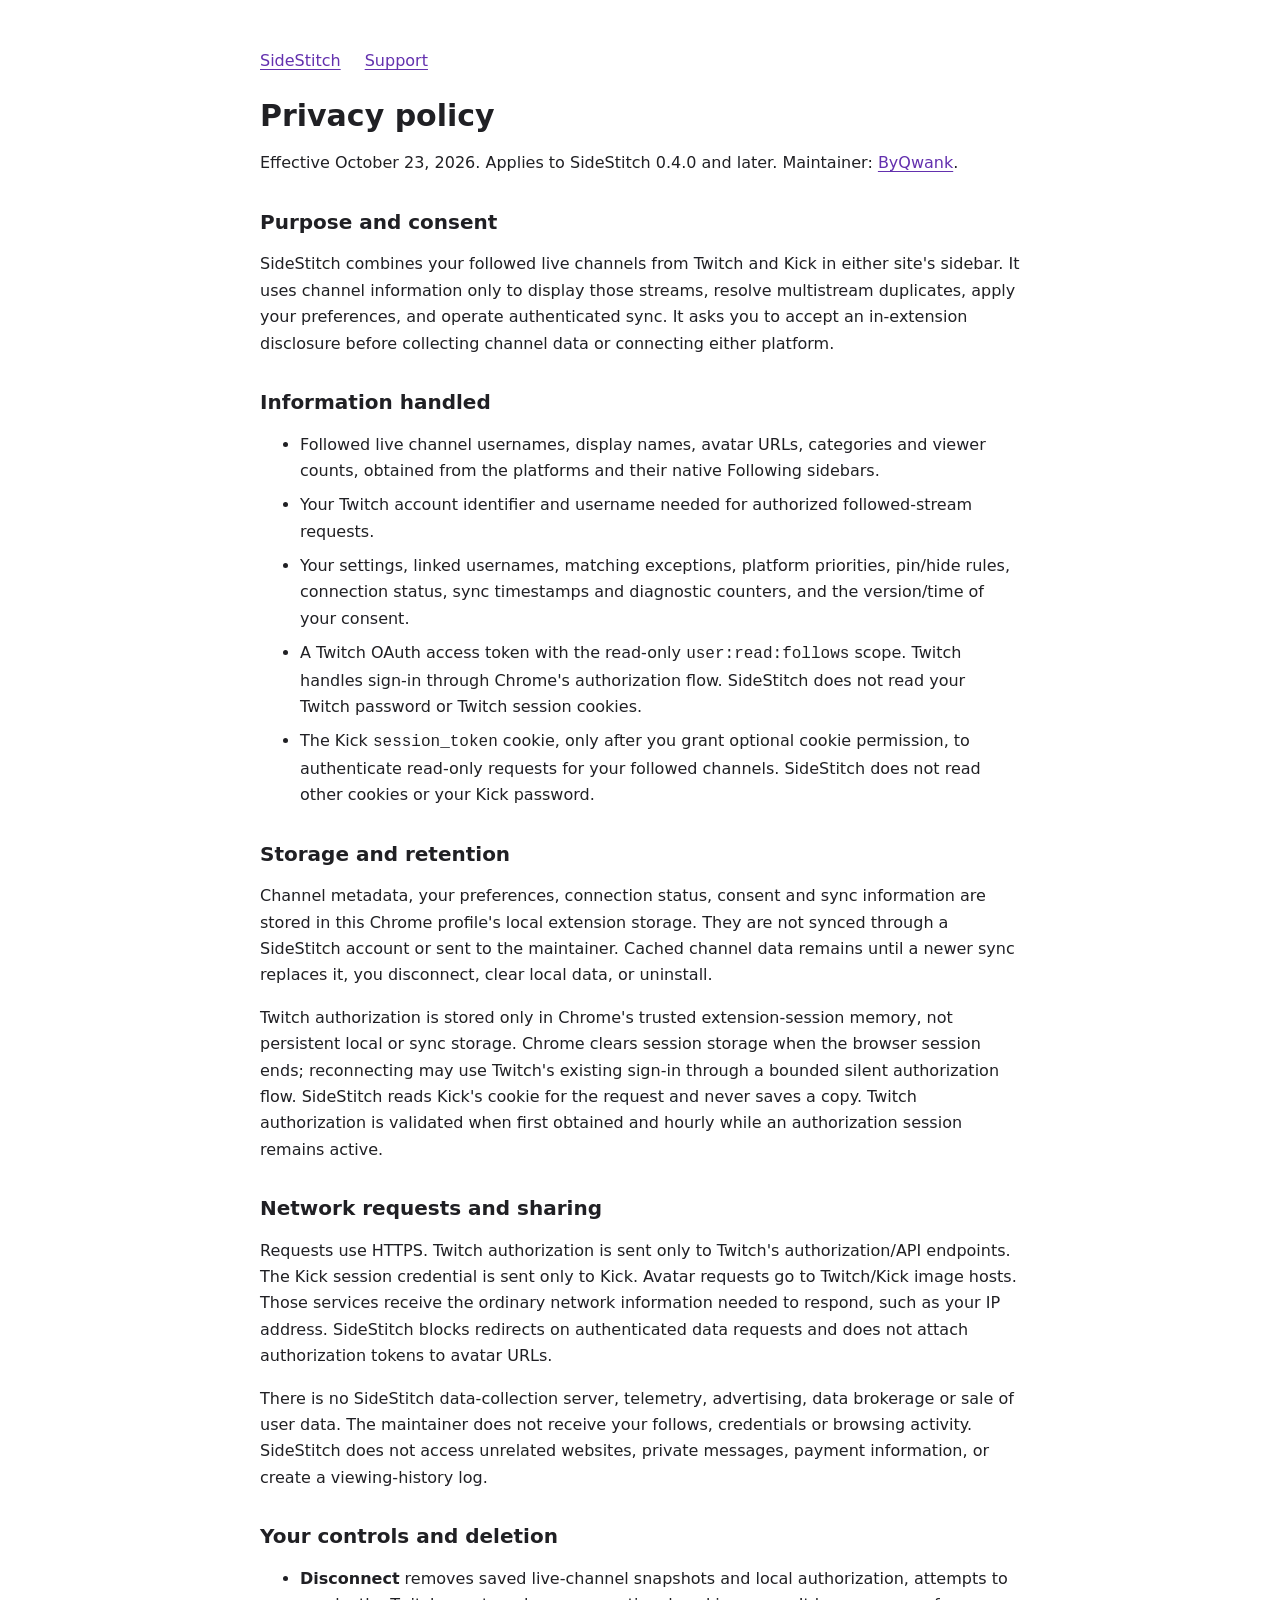
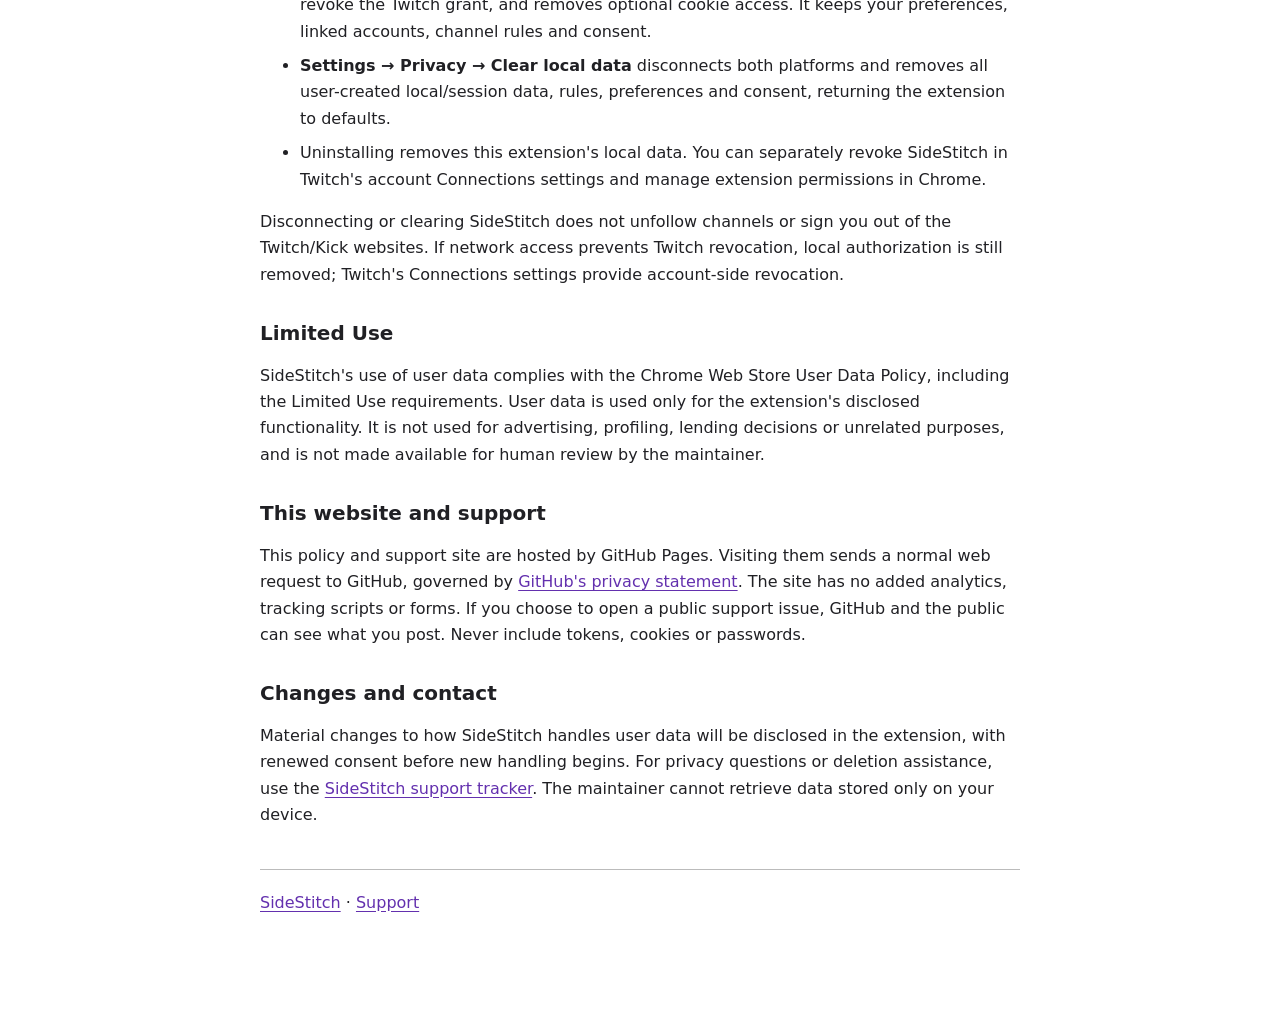
==== privacy.html @ c550e0fa "Publish SideStitch privacy policy and support pages" ====
<!doctype html>
<html lang="en"><head><meta charset="utf-8"><meta name="viewport" content="width=device-width,initial-scale=1"><title>SideStitch privacy policy</title><link rel="stylesheet" href="style.css"></head><body><main>
<nav aria-label="Information"><a href="./">SideStitch</a><a href="support.html">Support</a></nav>
<h1>Privacy policy</h1>
<p>Effective October 23, 2026. Applies to SideStitch 0.4.0 and later. Maintainer: <a href="https://github.com/ByQwank">ByQwank</a>.</p>
<h2>Purpose and consent</h2>
<p>SideStitch combines your followed live channels from Twitch and Kick in either site's sidebar. It uses channel information only to display those streams, resolve multistream duplicates, apply your preferences, and operate authenticated sync. It asks you to accept an in-extension disclosure before collecting channel data or connecting either platform.</p>
<h2>Information handled</h2>
<ul>
<li>Followed live channel usernames, display names, avatar URLs, categories and viewer counts, obtained from the platforms and their native Following sidebars.</li>
<li>Your Twitch account identifier and username needed for authorized followed-stream requests.</li>
<li>Your settings, linked usernames, matching exceptions, platform priorities, pin/hide rules, connection status, sync timestamps and diagnostic counters, and the version/time of your consent.</li>
<li>A Twitch OAuth access token with the read-only <code>user:read:follows</code> scope. Twitch handles sign-in through Chrome's authorization flow. SideStitch does not read your Twitch password or Twitch session cookies.</li>
<li>The Kick <code>session_token</code> cookie, only after you grant optional cookie permission, to authenticate read-only requests for your followed channels. SideStitch does not read other cookies or your Kick password.</li>
</ul>
<h2>Storage and retention</h2>
<p>Channel metadata, your preferences, connection status, consent and sync information are stored in this Chrome profile's local extension storage. They are not synced through a SideStitch account or sent to the maintainer. Cached channel data remains until a newer sync replaces it, you disconnect, clear local data, or uninstall.</p>
<p>Twitch authorization is stored only in Chrome's trusted extension-session memory, not persistent local or sync storage. Chrome clears session storage when the browser session ends; reconnecting may use Twitch's existing sign-in through a bounded silent authorization flow. SideStitch reads Kick's cookie for the request and never saves a copy. Twitch authorization is validated when first obtained and hourly while an authorization session remains active.</p>
<h2>Network requests and sharing</h2>
<p>Requests use HTTPS. Twitch authorization is sent only to Twitch's authorization/API endpoints. The Kick session credential is sent only to Kick. Avatar requests go to Twitch/Kick image hosts. Those services receive the ordinary network information needed to respond, such as your IP address. SideStitch blocks redirects on authenticated data requests and does not attach authorization tokens to avatar URLs.</p>
<p>There is no SideStitch data-collection server, telemetry, advertising, data brokerage or sale of user data. The maintainer does not receive your follows, credentials or browsing activity. SideStitch does not access unrelated websites, private messages, payment information, or create a viewing-history log.</p>
<h2>Your controls and deletion</h2>
<ul>
<li><strong>Disconnect</strong> removes saved live-channel snapshots and local authorization, attempts to revoke the Twitch grant, and removes optional cookie access. It keeps your preferences, linked accounts, channel rules and consent.</li>
<li><strong>Settings → Privacy → Clear local data</strong> disconnects both platforms and removes all user-created local/session data, rules, preferences and consent, returning the extension to defaults.</li>
<li>Uninstalling removes this extension's local data. You can separately revoke SideStitch in Twitch's account Connections settings and manage extension permissions in Chrome.</li>
</ul>
<p>Disconnecting or clearing SideStitch does not unfollow channels or sign you out of the Twitch/Kick websites. If network access prevents Twitch revocation, local authorization is still removed; Twitch's Connections settings provide account-side revocation.</p>
<h2>Limited Use</h2>
<p>SideStitch's use of user data complies with the Chrome Web Store User Data Policy, including the Limited Use requirements. User data is used only for the extension's disclosed functionality. It is not used for advertising, profiling, lending decisions or unrelated purposes, and is not made available for human review by the maintainer.</p>
<h2>This website and support</h2>
<p>This policy and support site are hosted by GitHub Pages. Visiting them sends a normal web request to GitHub, governed by <a href="https://docs.github.com/en/site-policy/privacy-policies/github-general-privacy-statement">GitHub's privacy statement</a>. The site has no added analytics, tracking scripts or forms. If you choose to open a public support issue, GitHub and the public can see what you post. Never include tokens, cookies or passwords.</p>
<h2>Changes and contact</h2>
<p>Material changes to how SideStitch handles user data will be disclosed in the extension, with renewed consent before new handling begins. For privacy questions or deletion assistance, use the <a href="https://github.com/ByQwank/sidestitch-site/issues">SideStitch support tracker</a>. The maintainer cannot retrieve data stored only on your device.</p>
<footer><a href="./">SideStitch</a> · <a href="support.html">Support</a></footer>
</main></body></html>
---- style.css ----
:root { color-scheme: light dark; font: 16px/1.65 system-ui, sans-serif; color: #202024; background: #fff; }
body { max-width: 760px; margin: 48px auto; padding: 0 24px 48px; }
h1 { font-size: 30px; line-height: 1.2; margin: 0 0 16px; }
h2 { font-size: 20px; line-height: 1.3; margin-top: 32px; }
nav { display: flex; flex-wrap: wrap; gap: 24px; margin: 24px 0; }
a { color: #6330ae; text-underline-offset: 3px; }
a:focus-visible { outline: 2px solid currentColor; outline-offset: 4px; }
li { margin: 8px 0; }
footer { border-top: 1px solid #bbb; margin-top: 40px; padding-top: 20px; }
@media (prefers-color-scheme: dark) { :root { background: #18181b; color: #efeff1; } a { color: #bf94ff; } footer { border-color: #52525b; } }
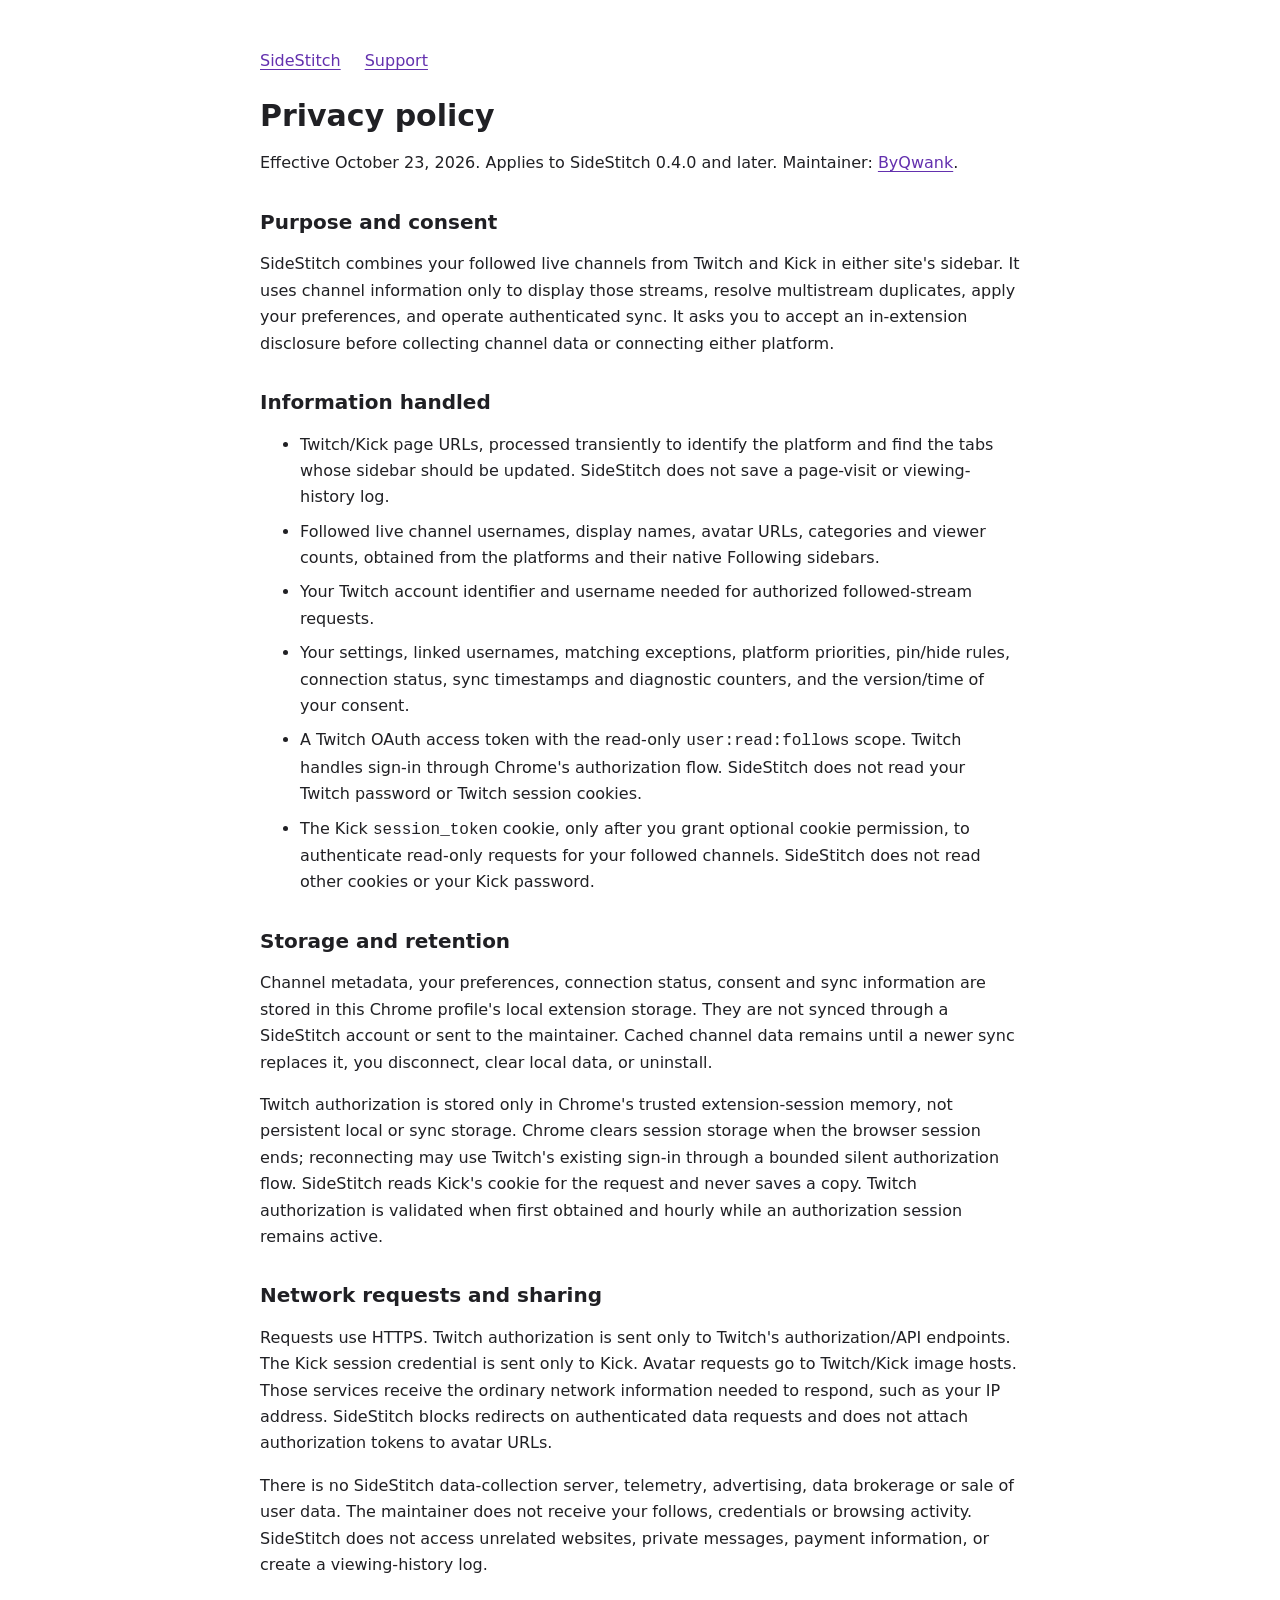
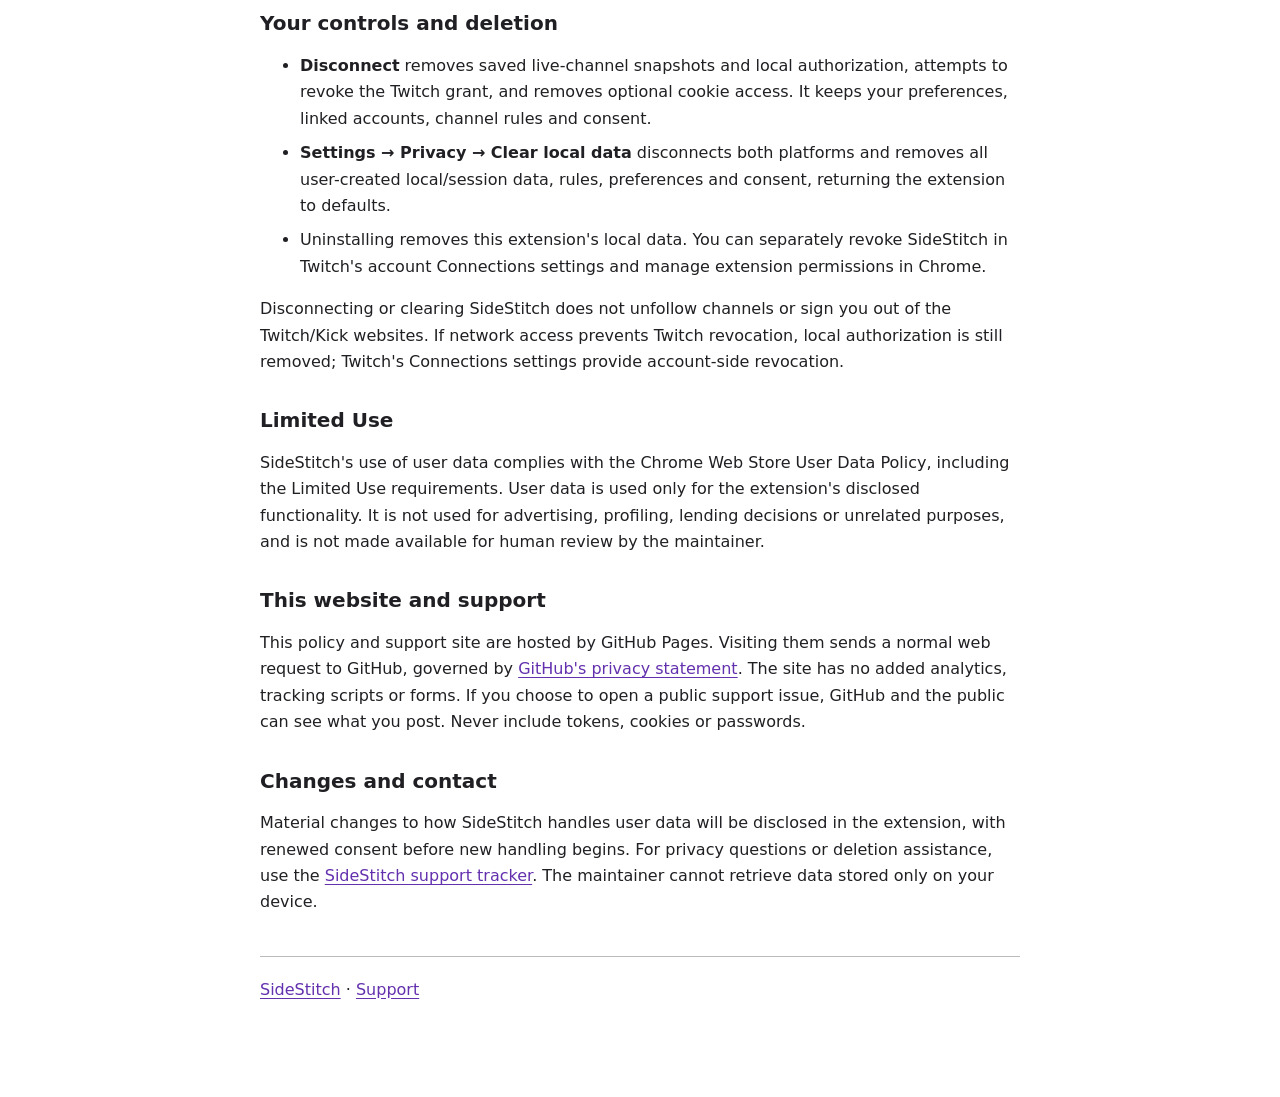
==== commit 972e1fbb: "Clarify transient page URL handling in privacy policy" ====
--- a/privacy.html
+++ b/privacy.html
@@ -1,36 +1,152 @@
 <!doctype html>
-<html lang="en"><head><meta charset="utf-8"><meta name="viewport" content="width=device-width,initial-scale=1"><title>SideStitch privacy policy</title><link rel="stylesheet" href="style.css"></head><body><main>
-<nav aria-label="Information"><a href="./">SideStitch</a><a href="support.html">Support</a></nav>
-<h1>Privacy policy</h1>
-<p>Effective October 23, 2026. Applies to SideStitch 0.4.0 and later. Maintainer: <a href="https://github.com/ByQwank">ByQwank</a>.</p>
-<h2>Purpose and consent</h2>
-<p>SideStitch combines your followed live channels from Twitch and Kick in either site's sidebar. It uses channel information only to display those streams, resolve multistream duplicates, apply your preferences, and operate authenticated sync. It asks you to accept an in-extension disclosure before collecting channel data or connecting either platform.</p>
-<h2>Information handled</h2>
-<ul>
-<li>Followed live channel usernames, display names, avatar URLs, categories and viewer counts, obtained from the platforms and their native Following sidebars.</li>
-<li>Your Twitch account identifier and username needed for authorized followed-stream requests.</li>
-<li>Your settings, linked usernames, matching exceptions, platform priorities, pin/hide rules, connection status, sync timestamps and diagnostic counters, and the version/time of your consent.</li>
-<li>A Twitch OAuth access token with the read-only <code>user:read:follows</code> scope. Twitch handles sign-in through Chrome's authorization flow. SideStitch does not read your Twitch password or Twitch session cookies.</li>
-<li>The Kick <code>session_token</code> cookie, only after you grant optional cookie permission, to authenticate read-only requests for your followed channels. SideStitch does not read other cookies or your Kick password.</li>
-</ul>
-<h2>Storage and retention</h2>
-<p>Channel metadata, your preferences, connection status, consent and sync information are stored in this Chrome profile's local extension storage. They are not synced through a SideStitch account or sent to the maintainer. Cached channel data remains until a newer sync replaces it, you disconnect, clear local data, or uninstall.</p>
-<p>Twitch authorization is stored only in Chrome's trusted extension-session memory, not persistent local or sync storage. Chrome clears session storage when the browser session ends; reconnecting may use Twitch's existing sign-in through a bounded silent authorization flow. SideStitch reads Kick's cookie for the request and never saves a copy. Twitch authorization is validated when first obtained and hourly while an authorization session remains active.</p>
-<h2>Network requests and sharing</h2>
-<p>Requests use HTTPS. Twitch authorization is sent only to Twitch's authorization/API endpoints. The Kick session credential is sent only to Kick. Avatar requests go to Twitch/Kick image hosts. Those services receive the ordinary network information needed to respond, such as your IP address. SideStitch blocks redirects on authenticated data requests and does not attach authorization tokens to avatar URLs.</p>
-<p>There is no SideStitch data-collection server, telemetry, advertising, data brokerage or sale of user data. The maintainer does not receive your follows, credentials or browsing activity. SideStitch does not access unrelated websites, private messages, payment information, or create a viewing-history log.</p>
-<h2>Your controls and deletion</h2>
-<ul>
-<li><strong>Disconnect</strong> removes saved live-channel snapshots and local authorization, attempts to revoke the Twitch grant, and removes optional cookie access. It keeps your preferences, linked accounts, channel rules and consent.</li>
-<li><strong>Settings → Privacy → Clear local data</strong> disconnects both platforms and removes all user-created local/session data, rules, preferences and consent, returning the extension to defaults.</li>
-<li>Uninstalling removes this extension's local data. You can separately revoke SideStitch in Twitch's account Connections settings and manage extension permissions in Chrome.</li>
-</ul>
-<p>Disconnecting or clearing SideStitch does not unfollow channels or sign you out of the Twitch/Kick websites. If network access prevents Twitch revocation, local authorization is still removed; Twitch's Connections settings provide account-side revocation.</p>
-<h2>Limited Use</h2>
-<p>SideStitch's use of user data complies with the Chrome Web Store User Data Policy, including the Limited Use requirements. User data is used only for the extension's disclosed functionality. It is not used for advertising, profiling, lending decisions or unrelated purposes, and is not made available for human review by the maintainer.</p>
-<h2>This website and support</h2>
-<p>This policy and support site are hosted by GitHub Pages. Visiting them sends a normal web request to GitHub, governed by <a href="https://docs.github.com/en/site-policy/privacy-policies/github-general-privacy-statement">GitHub's privacy statement</a>. The site has no added analytics, tracking scripts or forms. If you choose to open a public support issue, GitHub and the public can see what you post. Never include tokens, cookies or passwords.</p>
-<h2>Changes and contact</h2>
-<p>Material changes to how SideStitch handles user data will be disclosed in the extension, with renewed consent before new handling begins. For privacy questions or deletion assistance, use the <a href="https://github.com/ByQwank/sidestitch-site/issues">SideStitch support tracker</a>. The maintainer cannot retrieve data stored only on your device.</p>
-<footer><a href="./">SideStitch</a> · <a href="support.html">Support</a></footer>
-</main></body></html>
+<html lang="en">
+  <head>
+    <meta charset="utf-8" />
+    <meta name="viewport" content="width=device-width,initial-scale=1" />
+    <title>SideStitch privacy policy</title>
+    <link rel="stylesheet" href="style.css" />
+  </head>
+  <body>
+    <main>
+      <nav aria-label="Information">
+        <a href="./">SideStitch</a><a href="support.html">Support</a>
+      </nav>
+      <h1>Privacy policy</h1>
+      <p>
+        Effective October 23, 2026. Applies to SideStitch 0.4.0 and later.
+        Maintainer: <a href="https://github.com/ByQwank">ByQwank</a>.
+      </p>
+      <h2>Purpose and consent</h2>
+      <p>
+        SideStitch combines your followed live channels from Twitch and Kick in
+        either site's sidebar. It uses channel information only to display those
+        streams, resolve multistream duplicates, apply your preferences, and
+        operate authenticated sync. It asks you to accept an in-extension
+        disclosure before collecting channel data or connecting either platform.
+      </p>
+      <h2>Information handled</h2>
+      <ul>
+        <li>
+          Twitch/Kick page URLs, processed transiently to identify the platform
+          and find the tabs whose sidebar should be updated. SideStitch does not
+          save a page-visit or viewing-history log.
+        </li>
+        <li>
+          Followed live channel usernames, display names, avatar URLs,
+          categories and viewer counts, obtained from the platforms and their
+          native Following sidebars.
+        </li>
+        <li>
+          Your Twitch account identifier and username needed for authorized
+          followed-stream requests.
+        </li>
+        <li>
+          Your settings, linked usernames, matching exceptions, platform
+          priorities, pin/hide rules, connection status, sync timestamps and
+          diagnostic counters, and the version/time of your consent.
+        </li>
+        <li>
+          A Twitch OAuth access token with the read-only
+          <code>user:read:follows</code> scope. Twitch handles sign-in through
+          Chrome's authorization flow. SideStitch does not read your Twitch
+          password or Twitch session cookies.
+        </li>
+        <li>
+          The Kick <code>session_token</code> cookie, only after you grant
+          optional cookie permission, to authenticate read-only requests for
+          your followed channels. SideStitch does not read other cookies or your
+          Kick password.
+        </li>
+      </ul>
+      <h2>Storage and retention</h2>
+      <p>
+        Channel metadata, your preferences, connection status, consent and sync
+        information are stored in this Chrome profile's local extension storage.
+        They are not synced through a SideStitch account or sent to the
+        maintainer. Cached channel data remains until a newer sync replaces it,
+        you disconnect, clear local data, or uninstall.
+      </p>
+      <p>
+        Twitch authorization is stored only in Chrome's trusted
+        extension-session memory, not persistent local or sync storage. Chrome
+        clears session storage when the browser session ends; reconnecting may
+        use Twitch's existing sign-in through a bounded silent authorization
+        flow. SideStitch reads Kick's cookie for the request and never saves a
+        copy. Twitch authorization is validated when first obtained and hourly
+        while an authorization session remains active.
+      </p>
+      <h2>Network requests and sharing</h2>
+      <p>
+        Requests use HTTPS. Twitch authorization is sent only to Twitch's
+        authorization/API endpoints. The Kick session credential is sent only to
+        Kick. Avatar requests go to Twitch/Kick image hosts. Those services
+        receive the ordinary network information needed to respond, such as your
+        IP address. SideStitch blocks redirects on authenticated data requests
+        and does not attach authorization tokens to avatar URLs.
+      </p>
+      <p>
+        There is no SideStitch data-collection server, telemetry, advertising,
+        data brokerage or sale of user data. The maintainer does not receive
+        your follows, credentials or browsing activity. SideStitch does not
+        access unrelated websites, private messages, payment information, or
+        create a viewing-history log.
+      </p>
+      <h2>Your controls and deletion</h2>
+      <ul>
+        <li>
+          <strong>Disconnect</strong> removes saved live-channel snapshots and
+          local authorization, attempts to revoke the Twitch grant, and removes
+          optional cookie access. It keeps your preferences, linked accounts,
+          channel rules and consent.
+        </li>
+        <li>
+          <strong>Settings → Privacy → Clear local data</strong> disconnects
+          both platforms and removes all user-created local/session data, rules,
+          preferences and consent, returning the extension to defaults.
+        </li>
+        <li>
+          Uninstalling removes this extension's local data. You can separately
+          revoke SideStitch in Twitch's account Connections settings and manage
+          extension permissions in Chrome.
+        </li>
+      </ul>
+      <p>
+        Disconnecting or clearing SideStitch does not unfollow channels or sign
+        you out of the Twitch/Kick websites. If network access prevents Twitch
+        revocation, local authorization is still removed; Twitch's Connections
+        settings provide account-side revocation.
+      </p>
+      <h2>Limited Use</h2>
+      <p>
+        SideStitch's use of user data complies with the Chrome Web Store User
+        Data Policy, including the Limited Use requirements. User data is used
+        only for the extension's disclosed functionality. It is not used for
+        advertising, profiling, lending decisions or unrelated purposes, and is
+        not made available for human review by the maintainer.
+      </p>
+      <h2>This website and support</h2>
+      <p>
+        This policy and support site are hosted by GitHub Pages. Visiting them
+        sends a normal web request to GitHub, governed by
+        <a
+          href="https://docs.github.com/en/site-policy/privacy-policies/github-general-privacy-statement"
+          >GitHub's privacy statement</a
+        >. The site has no added analytics, tracking scripts or forms. If you
+        choose to open a public support issue, GitHub and the public can see
+        what you post. Never include tokens, cookies or passwords.
+      </p>
+      <h2>Changes and contact</h2>
+      <p>
+        Material changes to how SideStitch handles user data will be disclosed
+        in the extension, with renewed consent before new handling begins. For
+        privacy questions or deletion assistance, use the
+        <a href="https://github.com/ByQwank/sidestitch-site/issues"
+          >SideStitch support tracker</a
+        >. The maintainer cannot retrieve data stored only on your device.
+      </p>
+      <footer>
+        <a href="./">SideStitch</a> · <a href="support.html">Support</a>
+      </footer>
+    </main>
+  </body>
+</html>
--- a/style.css
+++ b/style.css
@@ -1,10 +1,57 @@
-:root { color-scheme: light dark; font: 16px/1.65 system-ui, sans-serif; color: #202024; background: #fff; }
-body { max-width: 760px; margin: 48px auto; padding: 0 24px 48px; }
-h1 { font-size: 30px; line-height: 1.2; margin: 0 0 16px; }
-h2 { font-size: 20px; line-height: 1.3; margin-top: 32px; }
-nav { display: flex; flex-wrap: wrap; gap: 24px; margin: 24px 0; }
-a { color: #6330ae; text-underline-offset: 3px; }
-a:focus-visible { outline: 2px solid currentColor; outline-offset: 4px; }
-li { margin: 8px 0; }
-footer { border-top: 1px solid #bbb; margin-top: 40px; padding-top: 20px; }
-@media (prefers-color-scheme: dark) { :root { background: #18181b; color: #efeff1; } a { color: #bf94ff; } footer { border-color: #52525b; } }
+:root {
+  color-scheme: light dark;
+  font:
+    16px/1.65 system-ui,
+    sans-serif;
+  color: #202024;
+  background: #fff;
+}
+body {
+  max-width: 760px;
+  margin: 48px auto;
+  padding: 0 24px 48px;
+}
+h1 {
+  font-size: 30px;
+  line-height: 1.2;
+  margin: 0 0 16px;
+}
+h2 {
+  font-size: 20px;
+  line-height: 1.3;
+  margin-top: 32px;
+}
+nav {
+  display: flex;
+  flex-wrap: wrap;
+  gap: 24px;
+  margin: 24px 0;
+}
+a {
+  color: #6330ae;
+  text-underline-offset: 3px;
+}
+a:focus-visible {
+  outline: 2px solid currentColor;
+  outline-offset: 4px;
+}
+li {
+  margin: 8px 0;
+}
+footer {
+  border-top: 1px solid #bbb;
+  margin-top: 40px;
+  padding-top: 20px;
+}
+@media (prefers-color-scheme: dark) {
+  :root {
+    background: #18181b;
+    color: #efeff1;
+  }
+  a {
+    color: #bf94ff;
+  }
+  footer {
+    border-color: #52525b;
+  }
+}
